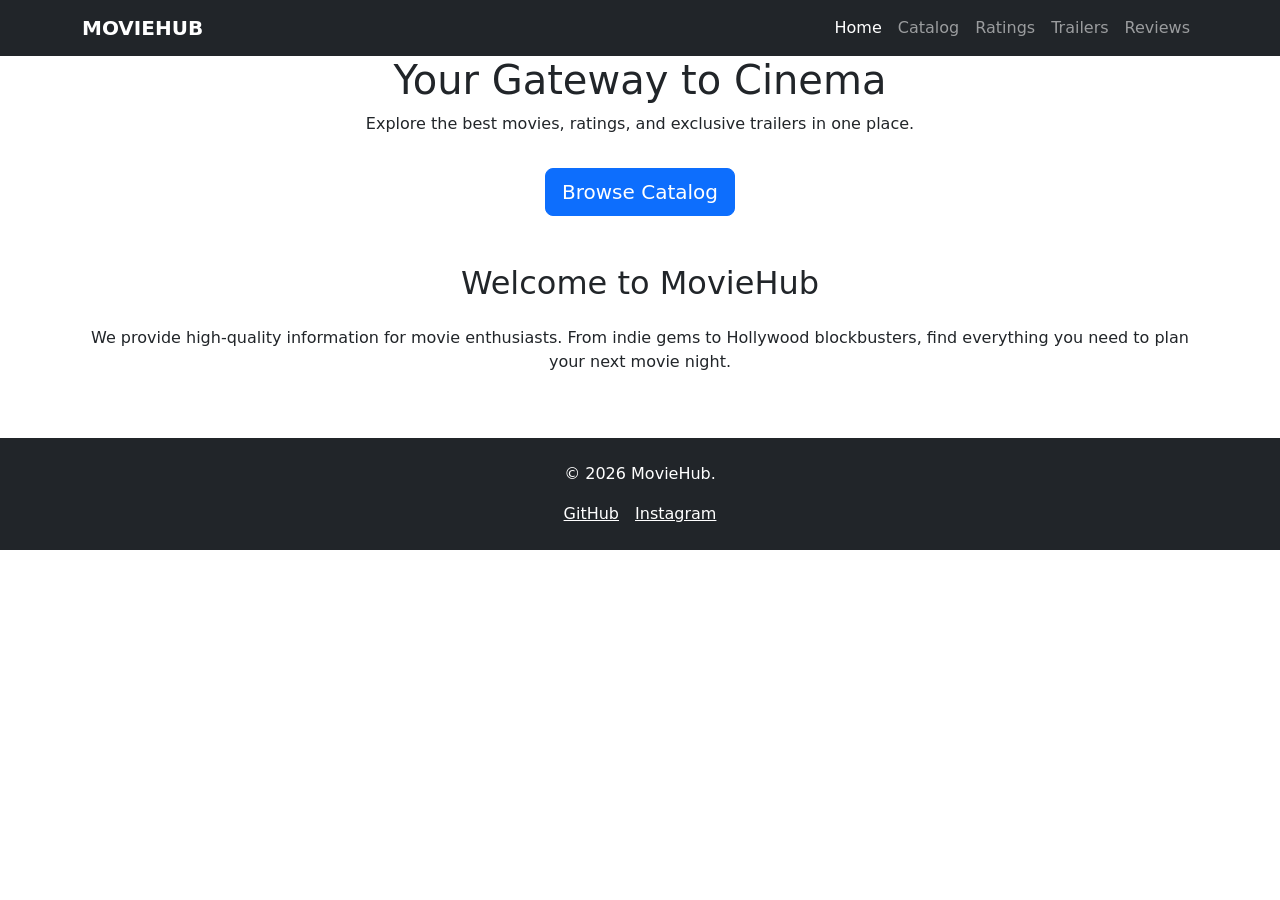
==== index.html @ 4daad5d8 "init html files" ====
<!DOCTYPE html>
<html lang="en">
<head>
    <meta charset="UTF-8">
    <meta name="viewport" content="width=device-width, initial-scale=1.0">
    <title>MovieHub</title>
    <link href="https://cdn.jsdelivr.net/npm/bootstrap@5.3.0/dist/css/bootstrap.min.css" rel="stylesheet">
    <link rel="stylesheet" href="style.css">
</head>
<body>
    <header class="site-header">
        <nav class="navbar navbar-expand-lg navbar-dark bg-dark">
            <div class="container">
                <a class="navbar-brand fw-bold" href="index.html">MOVIEHUB</a>
                <button class="navbar-toggler" type="button" data-bs-toggle="collapse" data-bs-target="#navbarNav">
                    <span class="navbar-toggler-icon"></span>
                </button>
                <div class="collapse navbar-collapse" id="navbarNav">
                    <ul class="navbar-nav ms-auto">
                        <li class="nav-item"><a class="nav-link active" href="index.html">Home</a></li>
                        <li class="nav-item"><a class="nav-link" href="movies.html">Catalog</a></li>
                        <li class="nav-item"><a class="nav-link" href="ratings.html">Ratings</a></li>
                        <li class="nav-item"><a class="nav-link" href="trailers.html">Trailers</a></li>
                        <li class="nav-item"><a class="nav-link" href="reviews.html">Reviews</a></li>
                    </ul>
                </div>
            </div>
        </nav>
    </header>

    <main>
        <section class="main-box text-center">
            <div class="container">
                <h1 class="main-head">Your Gateway to Cinema</h1>
                <p class="main-text">Explore the best movies, ratings, and exclusive trailers in one place.</p>
                <a href="movies.html" class="btn btn-primary btn-lg mt-3">Browse Catalog</a>
            </div>
        </section>

        <section class="pb-5 pt-5 container text-center">
            <h2 class="mb-4">Welcome to MovieHub</h2>
            <p class="">We provide high-quality information for movie enthusiasts. From indie gems to Hollywood blockbusters, find everything you need to plan your next movie night.</p>
        </section>
    </main>

    <footer class="bg-dark text-white pb-4 pt-4">
        <div class="container text-center">
            <p>&copy; 2026 MovieHub.</p>
            <div><a href="#" class="text-white mx-2">GitHub</a><a href="#" class="text-white mx-2">Instagram</a></div>
        </div>
    </footer>
    <script src="https://cdn.jsdelivr.net/npm/bootstrap@5.3.0/dist/js/bootstrap.bundle.min.js"></script>
</body>
</html>
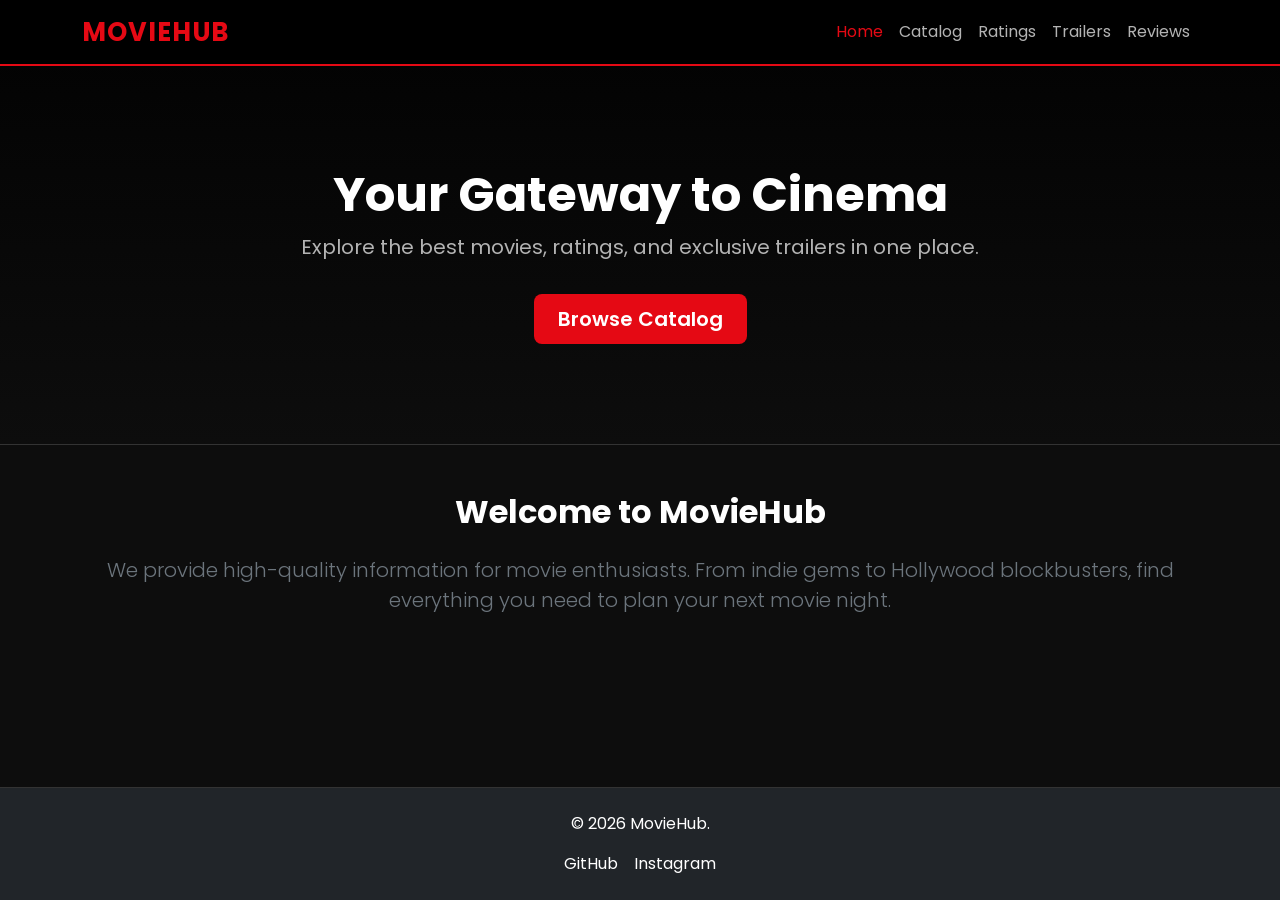
==== commit d07376d7: "style css/bootstrap" ====
--- a/index.html
+++ b/index.html
@@ -9,7 +9,7 @@
 </head>
 <body>
     <header class="site-header">
-        <nav class="navbar navbar-expand-lg navbar-dark bg-dark">
+        <nav id="main-navbar" class="navbar navbar-expand-lg navbar-dark bg-dark">
             <div class="container">
                 <a class="navbar-brand fw-bold" href="index.html">MOVIEHUB</a>
                 <button class="navbar-toggler" type="button" data-bs-toggle="collapse" data-bs-target="#navbarNav">
@@ -33,13 +33,13 @@
             <div class="container">
                 <h1 class="main-head">Your Gateway to Cinema</h1>
                 <p class="main-text">Explore the best movies, ratings, and exclusive trailers in one place.</p>
-                <a href="movies.html" class="btn btn-primary btn-lg mt-3">Browse Catalog</a>
+                <a href="movies.html" class="btn btn-red btn-lg mt-3">Browse Catalog</a>
             </div>
         </section>
 
         <section class="pb-5 pt-5 container text-center">
             <h2 class="mb-4">Welcome to MovieHub</h2>
-            <p class="">We provide high-quality information for movie enthusiasts. From indie gems to Hollywood blockbusters, find everything you need to plan your next movie night.</p>
+            <p class="lead text-secondary">We provide high-quality information for movie enthusiasts. From indie gems to Hollywood blockbusters, find everything you need to plan your next movie night.</p>
         </section>
     </main>
 
--- a/style.css
+++ b/style.css
@@ -0,0 +1,235 @@
+@import url('https://fonts.googleapis.com/css2?family=Poppins:wght@300;400;600;700&display=swap');
+
+:root {
+    --bg-color: #0d0d0d;
+    --card-bg: #1a1a1a;
+    --primary-red: #e50914;
+    --hover-red: #b80710;
+    --text-color: #ffffff;
+    --text-muted: #b3b3b3;
+    --border-color: #333333;
+    --font-family: 'Poppins', sans-serif;
+    --font-size-base: 1rem;
+    --font-size-lg: 1.25rem;
+}
+
+body {
+    background-color: var(--bg-color);
+    color: var(--text-color);
+    font-family: var(--font-family);
+    font-size: var(--font-size-base);
+    min-height: 100vh;
+    display: flex; /* Flexbox layout for sticky footer */
+    flex-direction: column;
+}
+
+main {
+    flex: 1;
+}
+
+h1, h2, h3, h4, h5, h6 {
+    font-weight: 700;
+    color: var(--text-color);
+}
+
+.site-header {
+    position: sticky;
+    top: 0;
+    z-index: 1000;
+}
+
+#main-navbar {
+    background-color: #000000 !important;
+    border-bottom: 2px solid var(--primary-red);
+    display: flex; /* Flexbox explicit rule */
+    align-items: center;
+}
+
+.navbar-brand {
+    color: var(--primary-red) !important;
+    font-size: 1.6rem;
+    letter-spacing: 1px;
+}
+
+.nav-link {
+    color: var(--text-muted) !important;
+    transition: color 0.3s ease;
+}
+
+.nav-link:hover,
+.nav-link:focus,
+.nav-link.active {
+    color: var(--primary-red) !important;
+}
+
+.main-box {
+    background: linear-gradient(rgba(0, 0, 0, 0.75), rgba(13, 13, 13, 1)), 
+                url('https://images.unsplash.com/photo-1489599849927-2ee91cede3ba?auto=format&fit=crop&w=1200&q=80');
+    background-size: cover;
+    background-position: center;
+    padding: 100px 0;
+    border-bottom: 1px solid var(--border-color);
+}
+
+.main-head {
+    font-size: 3rem;
+    color: #ffffff;
+}
+
+.main-text {
+    color: var(--text-muted);
+    font-size: var(--font-size-lg);
+}
+
+.btn-red {
+    background-color: var(--primary-red);
+    color: var(--text-color);
+    border: none;
+    padding: 10px 24px;
+    font-weight: 600;
+    transition: background-color 0.3s ease, transform 0.2s ease;
+}
+
+.btn-red:hover,
+.btn-red:focus {
+    background-color: var(--hover-red);
+    color: var(--text-color);
+    transform: translateY(-2px);
+}
+
+.btn-outline-red {
+    border: 2px solid var(--primary-red);
+    color: var(--text-color);
+    background: transparent;
+    transition: all 0.3s ease;
+}
+
+.btn-outline-red:hover,
+.btn-outline-red:focus {
+    background-color: var(--primary-red);
+    color: var(--text-color);
+}
+
+.movie-card, .review-card, .trailer-card {
+    background-color: var(--card-bg);
+    border: 1px solid var(--border-color);
+    border-radius: 8px;
+    overflow: hidden;
+    position: relative; /* Relative positioning for inner elements */
+    transition: transform 0.3s ease, box-shadow 0.3s ease;
+    height: 100%;
+}
+
+.movie-card:hover, .trailer-card:hover {
+    transform: translateY(-6px);
+    box-shadow: 0 8px 20px rgba(229, 9, 20, 0.25);
+}
+
+.card-title {
+    color: var(--text-color);
+}
+
+.card-text {
+    color: var(--text-muted);
+}
+
+.custom-grid {
+    display: grid;
+    grid-template-columns: repeat(auto-fit, minmax(280px, 1fr));
+    gap: 1.5rem;
+}
+
+#movie-ratings-table {
+    background-color: var(--card-bg);
+    border-radius: 8px;
+    border: 1px solid var(--border-color);
+    overflow: hidden;
+}
+
+.table {
+    color: var(--text-color) !important;
+    margin-bottom: 0;
+}
+
+.table thead {
+    background-color: var(--primary-red);
+    color: var(--text-color);
+}
+
+.table th, .table td {
+    border-color: var(--border-color);
+    padding: 16px;
+}
+
+.table tbody tr:nth-child(odd) {
+    background-color: var(--card-bg);
+}
+
+.table tbody tr:nth-child(even) {
+    background-color: rgba(255, 255, 255, 0.04);
+}
+
+.table-hover tbody tr:hover {
+    background-color: rgba(229, 9, 20, 0.15) !important;
+    color: var(--text-color) !important;
+}
+
+#review-form-container {
+    background-color: var(--card-bg);
+    border: 1px solid var(--border-color);
+    border-radius: 8px;
+}
+
+.form-control {
+    background-color: #0d0d0d;
+    border: 1px solid var(--border-color);
+    color: var(--text-color);
+}
+
+.form-control:focus {
+    background-color: #0d0d0d;
+    color: var(--text-color);
+    border-color: var(--primary-red);
+    box-shadow: 0 0 8px rgba(229, 9, 20, 0.5);
+}
+
+.form-label {
+    color: var(--text-muted);
+}
+
+footer {
+    background-color: #000000;
+    border-top: 1px solid var(--border-color);
+}
+
+footer a {
+    color: var(--text-muted);
+    text-decoration: none;
+    transition: color 0.3s ease;
+}
+
+footer a:hover {
+    color: var(--primary-red);
+}
+
+@media (max-width: 768px) {
+    .main-head {
+        font-size: 2.2rem;
+    }
+    
+    .navbar-collapse {
+        background-color: #000000;
+        padding: 15px;
+        border-top: 1px solid var(--border-color);
+    }
+}
+
+@media (max-width: 576px) {
+    .main-box {
+        padding: 60px 0;
+    }
+    
+    .main-head {
+        font-size: 1.8rem;
+    }
+}
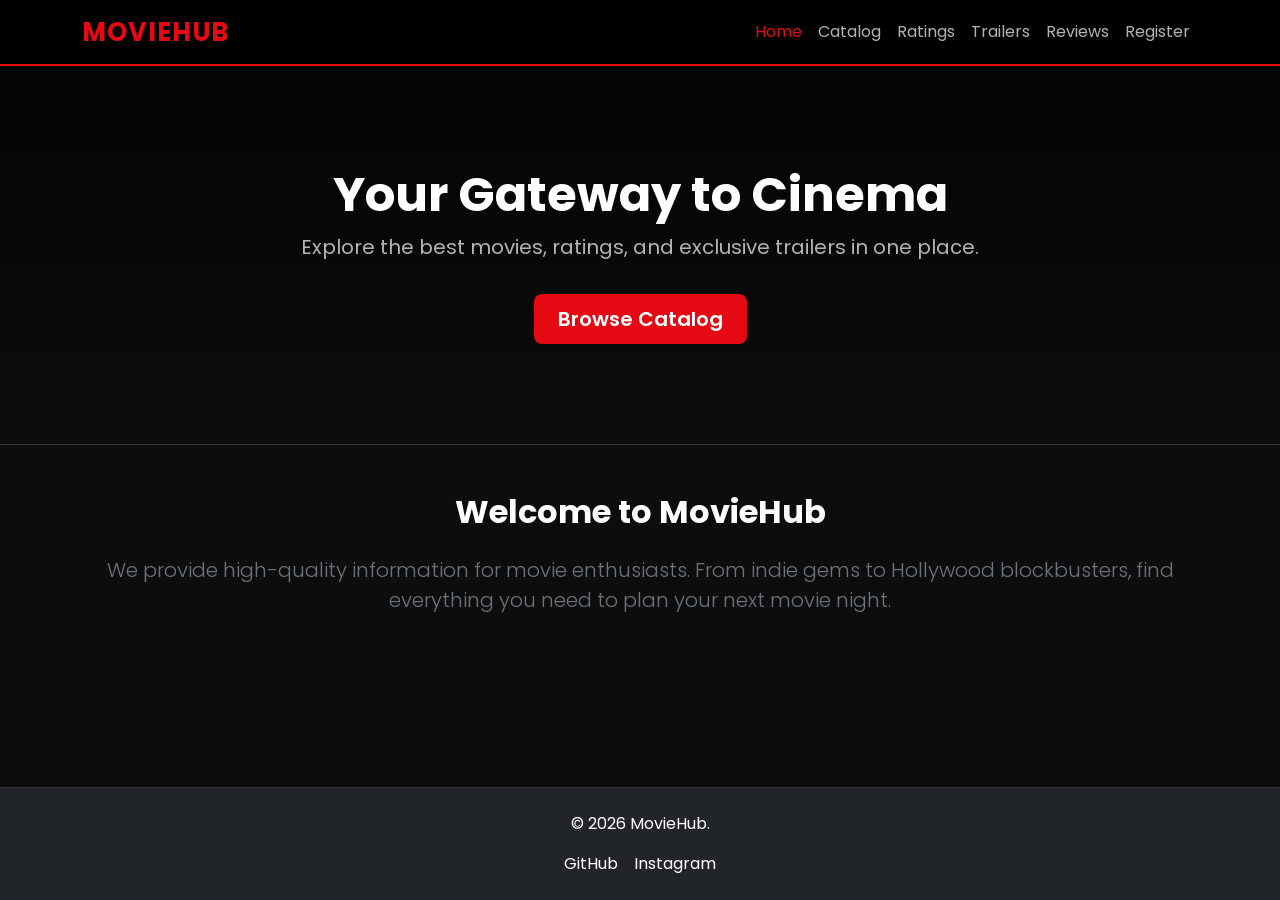
==== commit f4728436: "add 2.1 and 2.4" ====
--- a/index.html
+++ b/index.html
@@ -22,6 +22,7 @@
                         <li class="nav-item"><a class="nav-link" href="ratings.html">Ratings</a></li>
                         <li class="nav-item"><a class="nav-link" href="trailers.html">Trailers</a></li>
                         <li class="nav-item"><a class="nav-link" href="reviews.html">Reviews</a></li>
+                        <li class="nav-item"><a class="nav-link" href="register.html">Register</a></li>
                     </ul>
                 </div>
             </div>
--- a/style.css
+++ b/style.css
@@ -105,9 +105,11 @@
 }
 
 .btn-outline-red:hover,
-.btn-outline-red:focus {
-    background-color: var(--primary-red);
-    color: var(--text-color);
+.btn-outline-red:focus,
+.btn-outline-red.active {
+    background-color: var(--primary-red) !important;
+    border-color: var(--primary-red) !important;
+    color: var(--text-color) !important;
 }
 
 .movie-card, .review-card, .trailer-card {
@@ -232,4 +234,214 @@
     .main-head {
         font-size: 1.8rem;
     }
-}+}
+
+.movie-card {
+    height: 100%;
+    overflow: hidden;
+    background-color: var(--card-bg);
+    border: 1px solid var(--border-color);
+    border-radius: 12px;
+    transition: transform 0.3s ease, box-shadow 0.3s ease;
+}
+
+.movie-card:hover {
+    transform: translateY(-5px);
+    box-shadow: 0 8px 25px rgba(229, 9, 20, 0.2);
+}
+
+.movie-card .card-img-top {
+    width: 100%;
+    height: 320px;
+    object-fit: contain;
+    object-position: center;
+    background-color: #111;
+    display: block;
+    cursor: pointer;
+}
+
+.movie-card .card-img-top:hover {
+    opacity: 0.85;
+}
+
+.movie-card .card-body {
+    display: flex;
+    flex-direction: column;
+}
+
+.movie-card .card-body .btn {
+    margin-top: auto;
+}
+
+.movie-lightbox {
+    display: none;
+    position: fixed;
+    z-index: 2000;
+    inset: 0;
+    width: 100%;
+    height: 100%;
+    box-sizing: border-box;
+
+    grid-template-columns: 55px minmax(0, 900px) 55px;
+    align-items: center;
+    justify-content: center;
+    gap: 20px;
+
+    padding: 60px 20px;
+    background: rgba(0, 0, 0, 0.96);
+}
+
+.lightbox-content {
+    width: 100%;
+    max-width: 900px;
+    min-width: 0;
+
+    display: flex;
+    flex-direction: column;
+    align-items: center;
+    justify-content: center;
+    text-align: center;
+}
+
+#lightboxImage {
+    display: block;
+    max-width: 100%;
+    max-height: 75vh;
+    width: auto;
+    height: auto;
+    object-fit: contain;
+
+    margin: 0 auto;
+    border: 2px solid var(--primary-red);
+    border-radius: 12px;
+    box-shadow: 0 0 30px rgba(229, 9, 20, 0.25);
+}
+
+#lightboxTitle {
+    margin-top: 20px;
+    color: white;
+    font-size: 24px;
+    font-weight: 600;
+    text-align: center;
+}
+
+.lightbox-arrow {
+    width: 55px;
+    height: 55px;
+    display: flex;
+    align-items: center;
+    justify-content: center;
+    padding: 0;
+
+    border: 2px solid var(--primary-red);
+    border-radius: 50%;
+    background: rgba(229, 9, 20, 0.15);
+    color: #fff;
+
+    font-size: 24px;
+    line-height: 1;
+    cursor: pointer;
+    transition: all 0.3s ease;
+}
+
+.lightbox-arrow:hover {
+    background: var(--primary-red);
+    border-color: var(--primary-red);
+    color: #fff;
+    transform: scale(1.1);
+}
+
+.lightbox-close {
+    position: absolute;
+    top: 20px;
+    right: 30px;
+    z-index: 10;
+
+    width: 45px;
+    height: 45px;
+    display: flex;
+    align-items: center;
+    justify-content: center;
+    padding: 0;
+
+    border: 2px solid var(--primary-red);
+    border-radius: 50%;
+    background: transparent;
+    color: #fff;
+
+    font-size: 30px;
+    line-height: 1;
+    cursor: pointer;
+    transition: all 0.3s ease;
+}
+
+.lightbox-close:hover {
+    background: var(--primary-red);
+    color: #fff;
+    transform: rotate(90deg);
+}
+
+@media (max-width: 768px) {
+
+    .movie-card .card-img-top {
+        height: 250px;
+    }
+
+    .movie-lightbox {
+        grid-template-columns: 40px minmax(0, 1fr) 40px;
+        gap: 8px;
+        padding: 60px 10px 20px;
+    }
+
+    .lightbox-arrow {
+        width: 40px;
+        height: 40px;
+        font-size: 18px;
+    }
+
+    #lightboxImage {
+        max-height: 65vh;
+    }
+
+    #lightboxTitle {
+        font-size: 18px;
+    }
+
+    .lightbox-close {
+        top: 12px;
+        right: 15px;
+    }
+}
+
+@media (max-width: 480px) {
+
+    .movie-card .card-img-top {
+        height: 220px;
+    }
+
+    .movie-lightbox {
+        grid-template-columns: 32px minmax(0, 1fr) 32px;
+        gap: 5px;
+        padding: 55px 5px 15px;
+    }
+
+    .lightbox-arrow {
+        width: 32px;
+        height: 32px;
+        font-size: 15px;
+    }
+}
+
+.password-strength {
+    font-size: 0.875rem;
+    font-weight: 600;
+}
+.strength-weak {
+    color: #dc3545; /* Красный */
+}
+.strength-medium {
+    color: #ffc107; /* Желтый / Оранжевый */
+}
+.strength-strong {
+    color: #198754; /* Зеленый */
+}
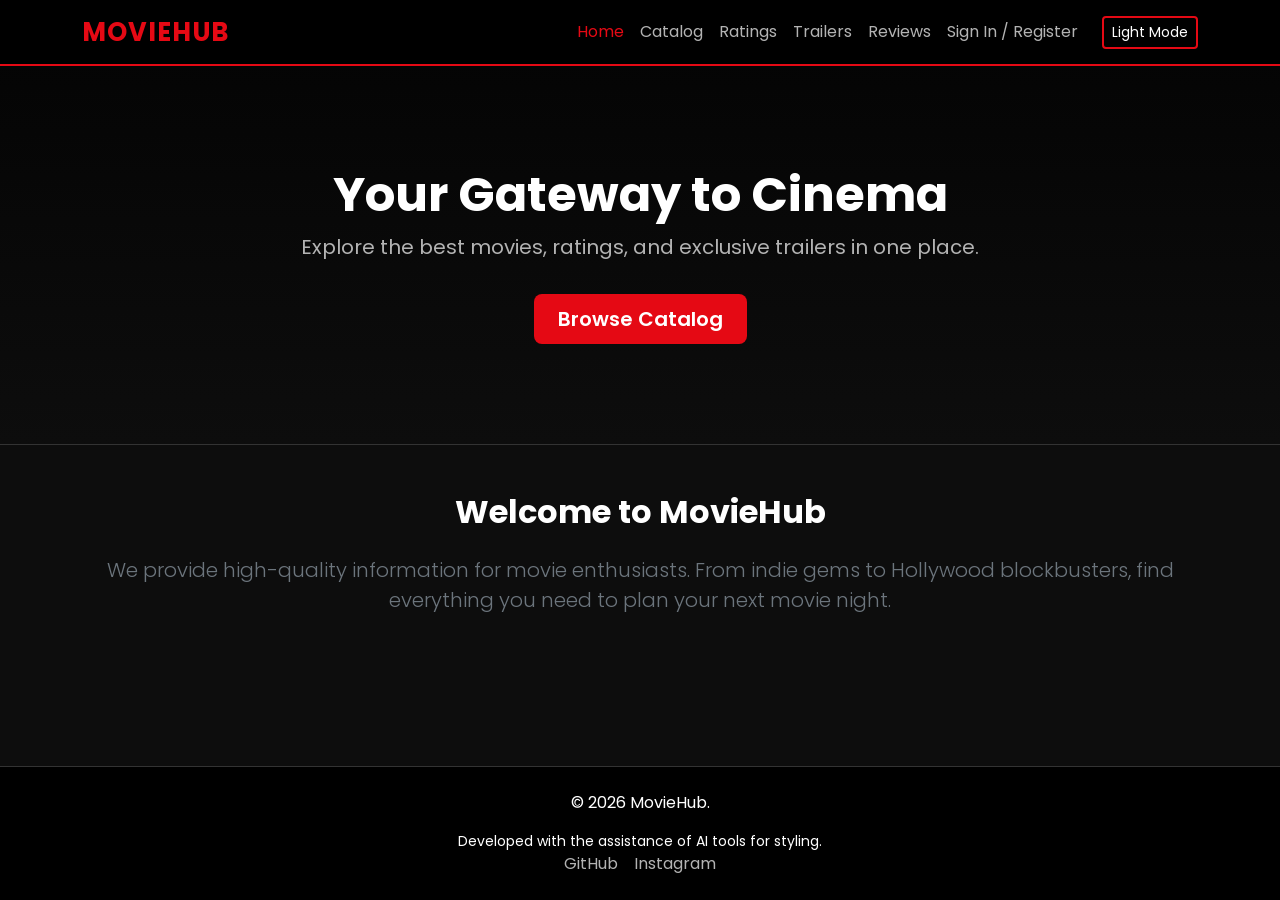
==== commit 99fe1507: "add sign in/out and light theme" ====
--- a/index.html
+++ b/index.html
@@ -9,25 +9,28 @@
 </head>
 <body>
     <header class="site-header">
-        <nav id="main-navbar" class="navbar navbar-expand-lg navbar-dark bg-dark">
-            <div class="container">
-                <a class="navbar-brand fw-bold" href="index.html">MOVIEHUB</a>
-                <button class="navbar-toggler" type="button" data-bs-toggle="collapse" data-bs-target="#navbarNav">
-                    <span class="navbar-toggler-icon"></span>
-                </button>
-                <div class="collapse navbar-collapse" id="navbarNav">
-                    <ul class="navbar-nav ms-auto">
-                        <li class="nav-item"><a class="nav-link active" href="index.html">Home</a></li>
-                        <li class="nav-item"><a class="nav-link" href="movies.html">Catalog</a></li>
-                        <li class="nav-item"><a class="nav-link" href="ratings.html">Ratings</a></li>
-                        <li class="nav-item"><a class="nav-link" href="trailers.html">Trailers</a></li>
-                        <li class="nav-item"><a class="nav-link" href="reviews.html">Reviews</a></li>
-                        <li class="nav-item"><a class="nav-link" href="register.html">Register</a></li>
-                    </ul>
-                </div>
+    <nav id="main-navbar" class="navbar navbar-expand-lg">
+        <div class="container">
+            <a class="navbar-brand fw-bold" href="index.html">MOVIEHUB</a>
+            <button class="navbar-toggler" type="button" data-bs-toggle="collapse" data-bs-target="#navbarNav">
+                <span class="navbar-toggler-icon"></span>
+            </button>
+            <div class="collapse navbar-collapse" id="navbarNav">
+                <ul class="navbar-nav ms-auto align-items-lg-center">
+                    <li class="nav-item"><a class="nav-link active" href="index.html">Home</a></li>
+                    <li class="nav-item"><a class="nav-link" href="movies.html">Catalog</a></li>
+                    <li class="nav-item"><a class="nav-link" href="ratings.html">Ratings</a></li>
+                    <li class="nav-item"><a class="nav-link" href="trailers.html">Trailers</a></li>
+                    <li class="nav-item"><a class="nav-link" href="reviews.html">Reviews</a></li>
+                    <li class="nav-item" id="authNavItem"><a class="nav-link" href="register.html">Register</a></li>
+                    <li class="nav-item ms-lg-3 mt-2 mt-lg-0">
+                        <button id="themeToggle" class="btn btn-sm btn-outline-red" type="button">Light Mode</button>
+                    </li>
+                </ul>
             </div>
-        </nav>
-    </header>
+        </div>
+    </nav>
+</header>
 
     <main>
         <section class="main-box text-center">
@@ -44,12 +47,15 @@
         </section>
     </main>
 
-    <footer class="bg-dark text-white pb-4 pt-4">
+    <footer class="pb-4 pt-4">
         <div class="container text-center">
             <p>&copy; 2026 MovieHub.</p>
-            <div><a href="#" class="text-white mx-2">GitHub</a><a href="#" class="text-white mx-2">Instagram</a></div>
+            <p class="small mt-2 mb-0">Developed with the assistance of AI tools for styling.</p>
+            <div><a href="#" class="mx-2">GitHub</a><a href="#" class="mx-2">Instagram</a></div>
         </div>
     </footer>
+    <script src="https://code.jquery.com/jquery-3.7.1.min.js"></script>
     <script src="https://cdn.jsdelivr.net/npm/bootstrap@5.3.0/dist/js/bootstrap.bundle.min.js"></script>
+    <script src="js/script.js"></script>
 </body>
 </html>
--- a/style.css
+++ b/style.css
@@ -2,24 +2,40 @@
 
 :root {
     --bg-color: #0d0d0d;
+    --nav-footer-bg: #000000;
     --card-bg: #1a1a1a;
+    --input-bg: #0d0d0d;
+    --poster-bg: #111111;
     --primary-red: #e50914;
     --hover-red: #b80710;
     --text-color: #ffffff;
     --text-muted: #b3b3b3;
     --border-color: #333333;
+    --table-stripe: rgba(255, 255, 255, 0.04);
     --font-family: 'Poppins', sans-serif;
     --font-size-base: 1rem;
     --font-size-lg: 1.25rem;
 }
 
+body.light-theme {
+    --bg-color: #f4f6f9;
+    --nav-footer-bg: #ffffff;
+    --card-bg: #ffffff;
+    --input-bg: #ffffff;
+    --poster-bg: #e9ecef;
+    --text-color: #1a1a1a;
+    --text-muted: #555555;
+    --border-color: #dcdcdc;
+    --table-stripe: rgba(0, 0, 0, 0.03);
+}
+
 body {
     background-color: var(--bg-color);
     color: var(--text-color);
     font-family: var(--font-family);
     font-size: var(--font-size-base);
     min-height: 100vh;
-    display: flex; /* Flexbox layout for sticky footer */
+    display: flex; 
     flex-direction: column;
 }
 
@@ -39,10 +55,14 @@
 }
 
 #main-navbar {
-    background-color: #000000 !important;
+    background-color: var(--nav-footer-bg) !important;
     border-bottom: 2px solid var(--primary-red);
-    display: flex; /* Flexbox explicit rule */
+    display: flex;
     align-items: center;
+}
+
+body.light-theme .navbar-toggler-icon {
+    filter: invert(1);
 }
 
 .navbar-brand {
@@ -63,7 +83,7 @@
 }
 
 .main-box {
-    background: linear-gradient(rgba(0, 0, 0, 0.75), rgba(13, 13, 13, 1)), 
+    background: linear-gradient(rgba(0, 0, 0, 0.65), rgba(13, 13, 13, 0.9)), 
                 url('https://images.unsplash.com/photo-1489599849927-2ee91cede3ba?auto=format&fit=crop&w=1200&q=80');
     background-size: cover;
     background-position: center;
@@ -74,6 +94,17 @@
 .main-head {
     font-size: 3rem;
     color: #ffffff;
+}
+
+body.light-theme .main-box {
+    background: linear-gradient(rgba(255, 255, 255, 0.5), rgba(244, 246, 249, 0.6)), 
+                url('https://images.unsplash.com/photo-1489599849927-2ee91cede3ba?auto=format&fit=crop&w=1200&q=80');
+    background-size: cover;
+    background-position: center;
+}
+
+body.light-theme .main-head {
+    color: var(--text-color);
 }
 
 .main-text {
@@ -117,7 +148,7 @@
     border: 1px solid var(--border-color);
     border-radius: 8px;
     overflow: hidden;
-    position: relative; /* Relative positioning for inner elements */
+    position: relative; 
     transition: transform 0.3s ease, box-shadow 0.3s ease;
     height: 100%;
 }
@@ -168,7 +199,7 @@
 }
 
 .table tbody tr:nth-child(even) {
-    background-color: rgba(255, 255, 255, 0.04);
+    background-color: var(--table-stripe);
 }
 
 .table-hover tbody tr:hover {
@@ -182,14 +213,14 @@
     border-radius: 8px;
 }
 
-.form-control {
-    background-color: #0d0d0d;
+.form-control, .form-select {
+    background-color: var(--input-bg);
     border: 1px solid var(--border-color);
     color: var(--text-color);
 }
 
-.form-control:focus {
-    background-color: #0d0d0d;
+.form-control:focus, .form-select:focus {
+    background-color: var(--input-bg);
     color: var(--text-color);
     border-color: var(--primary-red);
     box-shadow: 0 0 8px rgba(229, 9, 20, 0.5);
@@ -200,7 +231,8 @@
 }
 
 footer {
-    background-color: #000000;
+    background-color: var(--nav-footer-bg) !important;
+    color: var(--text-color) !important;
     border-top: 1px solid var(--border-color);
 }
 
@@ -220,7 +252,7 @@
     }
     
     .navbar-collapse {
-        background-color: #000000;
+        background-color: var(--nav-footer-bg);
         padding: 15px;
         border-top: 1px solid var(--border-color);
     }
@@ -255,7 +287,7 @@
     height: 320px;
     object-fit: contain;
     object-position: center;
-    background-color: #111;
+    background-color: var(--poster-bg);
     display: block;
     cursor: pointer;
 }
@@ -437,11 +469,11 @@
     font-weight: 600;
 }
 .strength-weak {
-    color: #dc3545; /* Красный */
+    color: #dc3545; 
 }
 .strength-medium {
-    color: #ffc107; /* Желтый / Оранжевый */
+    color: #ffc107; 
 }
 .strength-strong {
-    color: #198754; /* Зеленый */
-}
+    color: #198754;
+}
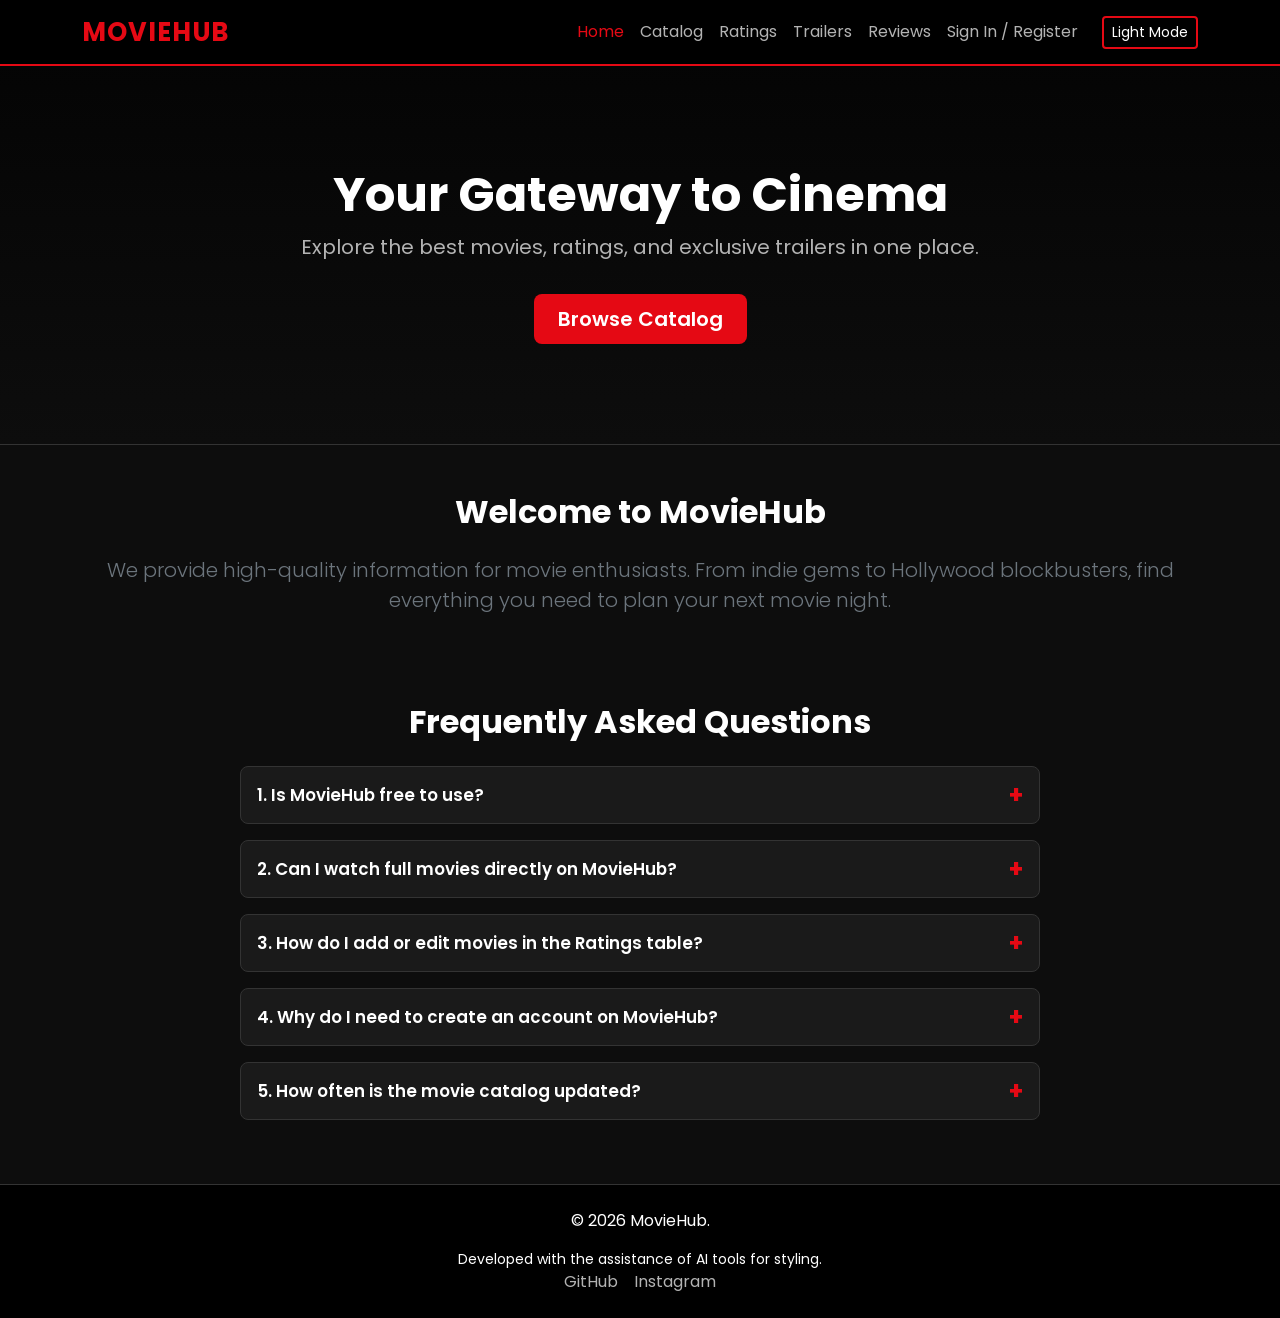
==== commit cccc1eb3: "adding FAQ section using jQuery" ====
--- a/index.html
+++ b/index.html
@@ -45,6 +45,63 @@
             <h2 class="mb-4">Welcome to MovieHub</h2>
             <p class="lead text-secondary">We provide high-quality information for movie enthusiasts. From indie gems to Hollywood blockbusters, find everything you need to plan your next movie night.</p>
         </section>
+
+        <section class="pb-5 pt-4 container" id="faq-section">
+            <h2 class="mb-4 text-center">Frequently Asked Questions</h2>
+            <div class="faq-container mx-auto" style="max-width: 800px;">
+                
+                <div class="faq-item mb-3">
+                    <div class="faq-question d-flex justify-content-between align-items-center p-3">
+                        <h5 class="mb-0">1. Is MovieHub free to use?</h5>
+                        <span class="faq-icon">+</span>
+                    </div>
+                    <div class="faq-answer p-3" style="display: none;">
+                        <p class="mb-0 text-secondary">Yes! MovieHub is completely free for browsing our movie catalog, watching official trailers, reading reviews, and managing your personal movie ratings.</p>
+                    </div>
+                </div>
+
+                <div class="faq-item mb-3">
+                    <div class="faq-question d-flex justify-content-between align-items-center p-3">
+                        <h5 class="mb-0">2. Can I watch full movies directly on MovieHub?</h5>
+                        <span class="faq-icon">+</span>
+                    </div>
+                    <div class="faq-answer p-3" style="display: none;">
+                        <p class="mb-0 text-secondary">No, MovieHub is a movie discovery, rating, and review platform. We provide detailed film descriptions, user ratings, and official YouTube trailers to help you choose what to watch next.</p>
+                    </div>
+                </div>
+
+                <div class="faq-item mb-3">
+                    <div class="faq-question d-flex justify-content-between align-items-center p-3">
+                        <h5 class="mb-0">3. How do I add or edit movies in the Ratings table?</h5>
+                        <span class="faq-icon">+</span>
+                    </div>
+                    <div class="faq-answer p-3" style="display: none;">
+                        <p class="mb-0 text-secondary">Go to the <strong>Ratings</strong> page in the navigation menu and click the <strong>"+ Add Movie"</strong> button. You can enter a title, genre, and rating (0–10), as well as edit or delete existing entries at any time.</p>
+                    </div>
+                </div>
+
+                <div class="faq-item mb-3">
+                    <div class="faq-question d-flex justify-content-between align-items-center p-3">
+                        <h5 class="mb-0">4. Why do I need to create an account on MovieHub?</h5>
+                        <span class="faq-icon">+</span>
+                    </div>
+                    <div class="faq-answer p-3" style="display: none;">
+                        <p class="mb-0 text-secondary">Creating an account personalizes your experience on MovieHub, keeping you signed in across sessions so you can participate in the community and share your movie opinions.</p>
+                    </div>
+                </div>
+
+                <div class="faq-item mb-3">
+                    <div class="faq-question d-flex justify-content-between align-items-center p-3">
+                        <h5 class="mb-0">5. How often is the movie catalog updated?</h5>
+                        <span class="faq-icon">+</span>
+                    </div>
+                    <div class="faq-answer p-3" style="display: none;">
+                        <p class="mb-0 text-secondary">We regularly update our catalog and trailers section with both timeless classics and trending releases across Action, Comedy, Drama, Horror, and Romance genres.</p>
+                    </div>
+                </div>
+
+            </div>
+        </section>
     </main>
 
     <footer class="pb-4 pt-4">
--- a/style.css
+++ b/style.css
@@ -476,4 +476,47 @@
 }
 .strength-strong {
     color: #198754;
+}
+
+/* FAQ Section */
+.faq-item {
+    background-color: var(--card-bg);
+    border: 1px solid var(--border-color);
+    border-radius: 8px;
+    overflow: hidden;
+    transition: border-color 0.3s ease, box-shadow 0.3s ease;
+}
+
+.faq-item:hover,
+.faq-item.active {
+    border-color: var(--primary-red);
+}
+
+.faq-question {
+    cursor: pointer;
+    user-select: none;
+    transition: background-color 0.3s ease;
+}
+
+.faq-question:hover {
+    background-color: rgba(229, 9, 20, 0.08);
+}
+
+.faq-question h5 {
+    font-size: 1.05rem;
+    font-weight: 600;
+}
+
+.faq-icon {
+    font-size: 1.5rem;
+    font-weight: 700;
+    color: var(--primary-red);
+    line-height: 1;
+    margin-left: 15px;
+    transition: transform 0.3s ease;
+}
+
+.faq-answer {
+    border-top: 1px solid var(--border-color);
+    background-color: var(--bg-color);
 }
